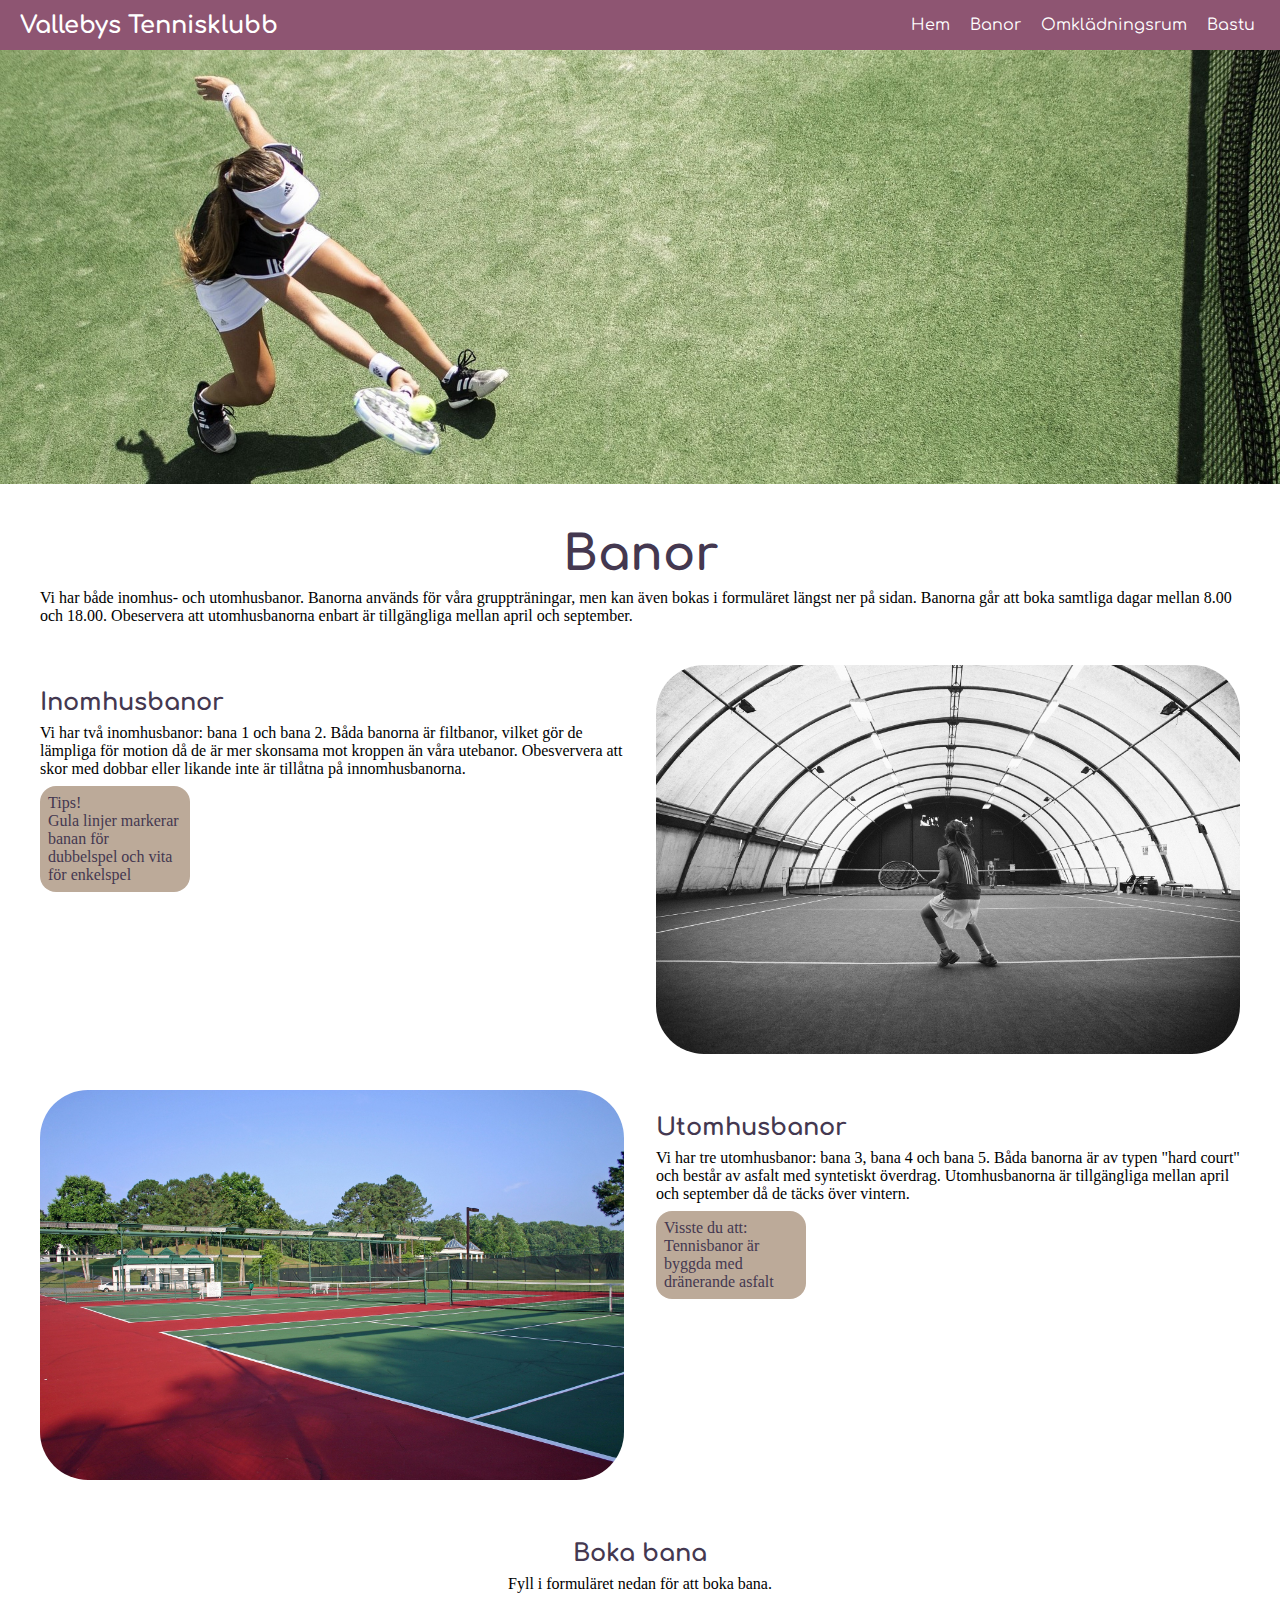
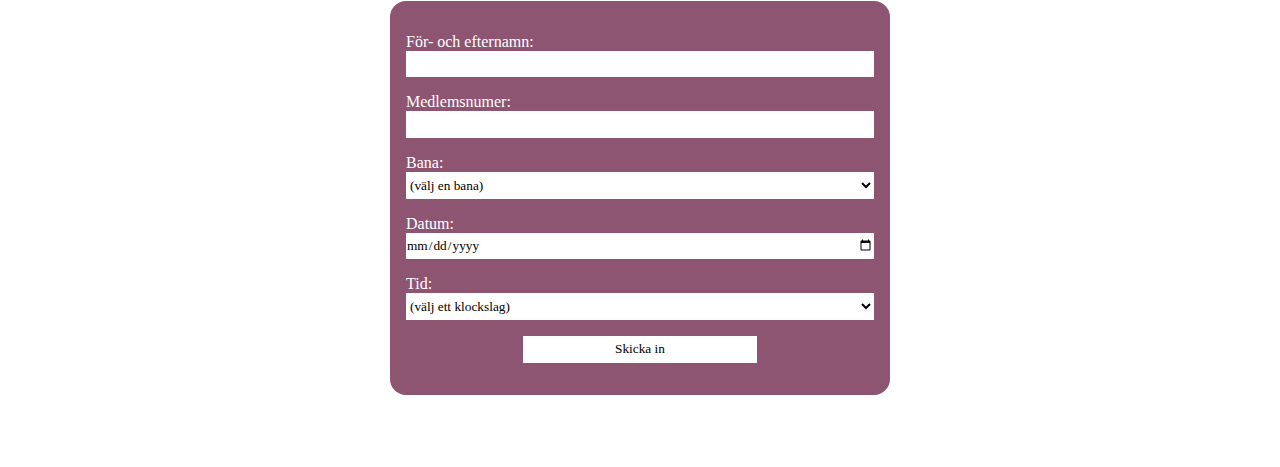
==== banor.html @ 147f6500 "Fungerande meny och layout" ====
<!DOCTYPE html>
<html>
  <head lang="sv">
    <title>Banor</title>
    <meta charset="UTF-8" />
    <link rel="stylesheet" href="tennisStyle.css" />
    <link
      rel="stylesheet"
      href="https://fonts.googleapis.com/css?family=Comfortaa"
    />
    <meta name="viewport" content="width=device-width, intial-scale=1.0" />
    <script src="tennisScript.js"></script>
  </head>
  <body>
    <header>
      <div id="brand">
        <a href="index.html" class="medium-font">Vallebys Tennisklubb</a>
      </div>
      <nav>
        <ul class="menu">
          <li class="active"><a href="index.html" class="menu">Hem</a></li>
          <li><a href="banor.html" class="menu">Banor</a></li>
          <li><a href="omkl.html" class="menu">Omklädningsrum</a></li>
          <li><a href="bastu.html" class="menu">Bastu</a></li>
        </ul>
      </nav>
      <div id="hamburger-icon" onclick="toggleMobileMenu(this)">
        <div class="bar1"></div>
        <div class="bar2"></div>
        <div class="bar3"></div>
        <ul class="mobile-menu">
          <li class="active"><a href="index.html" class="menu">Hem</a></li>
          <li><a href="banor.html" class="menu">Banor</a></li>
          <li><a href="omkl.html" class="menu">Omklädningsrum</a></li>
          <li><a href="bastu.html" class="menu">Bastu</a></li>
        </ul>
      </div>
    </header>
    <main>
      <img
        src="pictures/tennis-bana.jpg"
        alt="Foto taget uppifrån: Kvinna som slår till en tennisboll på en grön tennisplan"
        width="100%"
        height="auto"
      />
      <article class="grid-container">
        <section class="grid-span-two">
          <h1 class="align-center big-font">Banor</h1>
          <p>
            Vi har både inomhus- och utomhusbanor. Banorna används för våra
            gruppträningar, men kan även bokas i formuläret längst ner på sidan.
            Banorna går att boka samtliga dagar mellan 8.00 och 18.00.
            Obeservera att utomhusbanorna enbart är tillgängliga mellan april
            och september.
          </p>
        </section>
        <div class="grid-col-right grid-row-two">
          <img
            src="pictures/tennis-bana-inne.jpg"
            alt="Svartvit bild, ung tjej spelar tennis i en byggnad med bågformat tak"
            width="100%"
            class="round-corners"
          />
        </div>
        <section>
          <h2>Inomhusbanor</h2>
          <p>
            Vi har två inomhusbanor: bana 1 och bana 2. Båda banorna är
            filtbanor, vilket gör de lämpliga för motion då de är mer skonsama
            mot kroppen än våra utebanor. Obesververa att skor med dobbar eller
            likande inte är tillåtna på innomhusbanorna.
          </p>
          <p class="textbox">
            Tips!<br />
            Gula linjer markerar banan för dubbelspel och vita för enkelspel
          </p>
        </section>
        <div>
          <img
            src="pictures/tennis-bana-ute.jpg"
            alt="Flera tennisbanor utomhus"
            width="100%"
            class="round-corners"
          />
        </div>
        <section class="two-colum-grid">
          <h2>Utomhusbanor</h2>
          <p>
            Vi har tre utomhusbanor: bana 3, bana 4 och bana 5. Båda banorna är
            av typen "hard court" och består av asfalt med syntetiskt överdrag.
            Utomhusbanorna är tillgängliga mellan april och september då de
            täcks över vintern.
          </p>
          <p class="textbox">
            Visste du att:<br />
            Tennisbanor är byggda med dränerande asfalt
          </p>
        </section>

        <section class="grid-span-two">
          <h2 class="align-center">Boka bana</h2>
          <p class="align-center">Fyll i formuläret nedan för att boka bana.</p>
          <form class="coloredBackground" id="bokning-bana" name="bokning-bana">
            <label for="namn"
              >För- och efternamn:
              <input type="text" name="namn" id="namn" required
            /></label>
            <label for="medlemsnummer"
              >Medlemsnumer:
              <input
                type="number"
                name="medlemsnummer"
                id="medlemsnummer"
                min="1"
                max="100"
                required
            /></label>
            <label for="bana"
              >Bana:
              <select name="bana" id="bana" required>
                <option value="">(välj en bana)</option>
                <option value="1">Bana 1 (inomhus)</option>
                <option value="2">Bana 2 (inomhus)</option>
                <option value="3">Bana 3 (utomhus)</option>
                <option value="4">Bana 4 (utomhus)</option>
                <option value="5">Bana 5 (utomhus)</option>
              </select>
            </label>
            <label for="datum"
              >Datum: <input type="date" name="datum" id="datum" required
            /></label>
            <label for="tid"
              >Tid:
              <select name="tid" id="tid" required>
                <option value="">(välj ett klockslag)</option>
                <option value="8.00">8.00-10.00</option>
                <option value="10.00">10.00-12.00</option>
                <option value="12.00">12.00-14.00</option>
                <option value="14.00">14.00-16.00</option>
                <option value="16.00">16.00-18.00</option>
              </select>
            </label>
            <input type="submit" value="Skicka in" />
          </form>
        </section>
      </article>
    </main>
  </body>
</html>
---- tennisStyle.css ----
:root {
  --englishViolet: #443850;
  --grullo: #bcaa99;
  --sugarPlum: #8e5572;
  --darkSugarPlum: #73455d;
}
* {
  padding: 0;
  margin: 0;
  box-sizing: border-box;
}
body {
  font-family: Verdana;
}

h1,
h2 {
  color: var(--englishViolet);
  font-family: Comfortaa, sans-serif;
  margin-top: 1em;
}

p {
  margin-bottom: 0.5em;
  margin-top: 0.5em;
}

h1 {
  font-weight: bold;
}

a {
  color: var(--sugarPlum);
  text-decoration: none;
}

.coloredBackground {
  background-color: var(--sugarPlum);
  padding: 1em;
  color: white;
  border-radius: 1em;
}

.textbox {
  background-color: var(--grullo);
  color: var(--englishViolet);
  padding: 0.5em;
  width: 25%;
  min-width: 150px;
  max-width: 500px;
  border-radius: 1em;
}

blockquote {
  text-align: left;
  width: 70%;
  min-width: 150px;
  max-width: 500px;
}

.round-corners {
  border-radius: 3rem;
}

.align-center {
  text-align: center;
}

.big-font {
  font-size: 3em;
  margin: 0;
}

.special-font {
  font-family: Comfortaa, sans-serif;
}

.medium-font {
  font-size: 1.5em;
}

@media (max-width: 30em) {
  h1,
  .big-font {
    font-size: 10vw;
  }

  h2 {
    font-size: 7vw;
  }

  blockquote.medium-font {
    font-size: 6vw;
  }
  a.medium-font {
    font-size: 6vw;
  }

  p {
    font-size: 5vw;
  }

  blockquote {
    font-size: 5vw;
    width: 100%;
  }
}

/*Grid*/
.grid-container {
  display: grid;
  margin: 1rem;
  gap: 2rem;
  align-items: top;
  align-content: top;
}

.grid-row-one {
  grid-row-start: 1;
}

.grid-row-span-two {
  grid-row: span 2;
}

.grid-row-span-three {
  grid-row: span 3;
}
@media (min-width: 50em) {
  .grid-container {
    grid-template-columns: 1fr 1fr;
    margin: 2.5rem;
  }
  .grid-col-right {
    grid-column-start: 2;
  }
  .grid-row-two {
    grid-row-start: 2;
  }
  .grid-span-two {
    grid-column: span 2;
  }
}

/*Meny*/

header a {
  text-decoration: none;
  font-family: Comfortaa, sans-serif;
}

header {
  padding: 0 20px;
  background-color: var(--sugarPlum);
  height: 50px;
  display: flex;
  justify-content: space-between;
}

ul li {
  padding: 5px;
  margin-left: 10px;
}
ul a {
  color: white;
}
ul {
  list-style: none;
  height: 100%;
  display: flex;
  align-items: center;
  justify-content: space-around;
}

ul li:hover {
  transform: scale(1.1);
  transition: 0.3s;
}

#brand {
  font-weight: bold;
  display: flex;
  align-items: center;
}

#brand a {
  color: white;
}

/*Meny för mobil*/
#hamburger-icon {
  margin: auto 0;
  display: none;
  cursor: pointer;
}

#hamburger-icon div {
  width: 35px;
  height: 3px;
  background-color: white;
  margin: 6px 0;
  transition: 0.4s;
}

.open .bar1 {
  -webkit-transform: rotate(-45deg) translate(-6px, 6px);
  transform: rotate(-45deg) translate(-6px, 6px);
}

.open .bar2 {
  opacity: 0;
}

.open .bar3 {
  -webkit-transform: rotate(45deg) translate(-6px, -8px);
  transform: rotate(45deg) translate(-6px, -8px);
}

.open .mobile-menu {
  display: flex;
  flex-direction: column;
  align-items: center;
  justify-content: flex-start;
}

.mobile-menu {
  display: none;
  position: absolute;
  top: 50px;
  left: 0;
  height: calc(100vh-50px);
  width: 100%;
  background-color: var(--darkSugarPlum);
}

@media (max-width: 40em) {
  header nav {
    display: none;
  }

  #hamburger-icon {
    display: block;
  }
}
/*Formulär*/
form {
  margin: 0 auto 2em;
  max-width: 500px;
  min-width: 200px;
}
fieldset {
  border: none;
}

label {
  display: block;
  margin: 1em 0;
}

input,
select {
  width: 100%;
  background-color: white;
  font-family: Verdana;
  border: none;
  box-sizing: border-box;
  min-height: 2em;
}

input[type="submit"] {
  display: block;
  margin: 1rem auto;
  width: 50%;
  min-height: 2em;
}

.inline {
  vertical-align: middle;
  margin: 0 0.5em 0 0;
  width: unset;
}
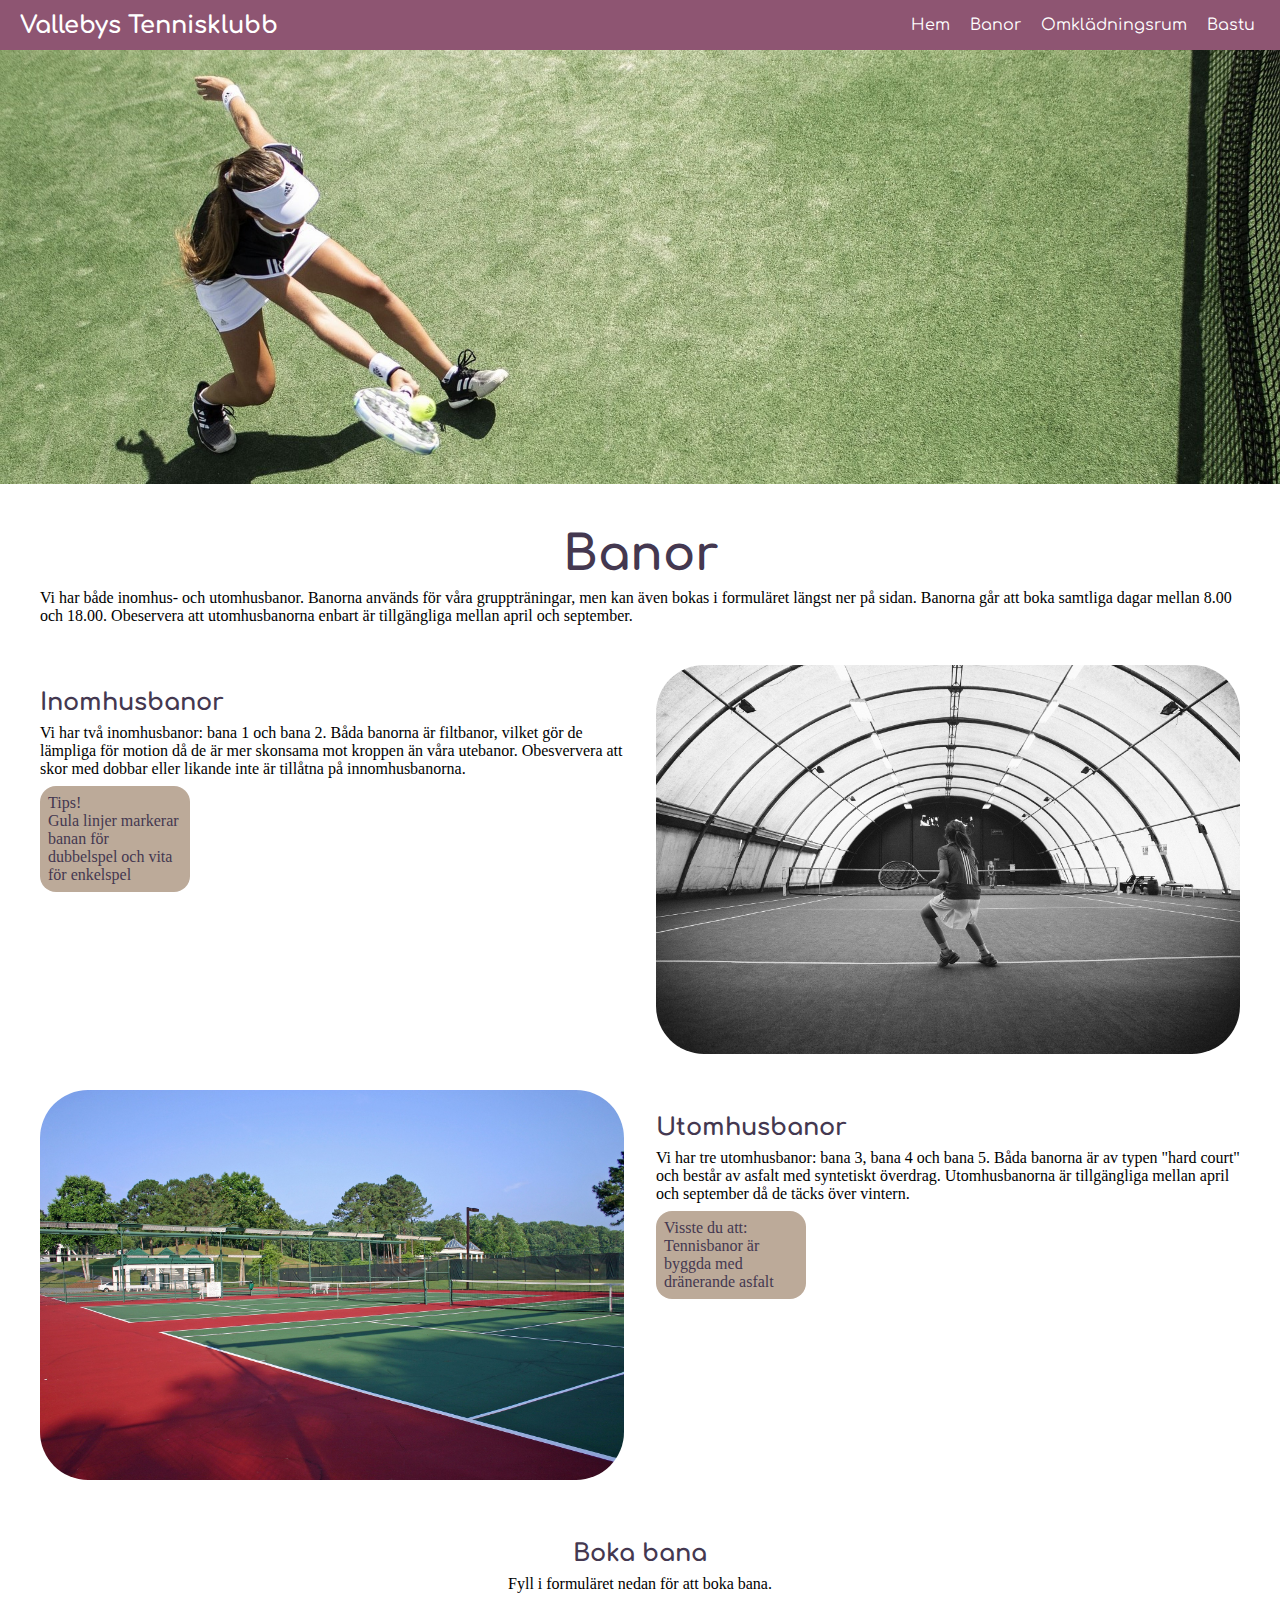
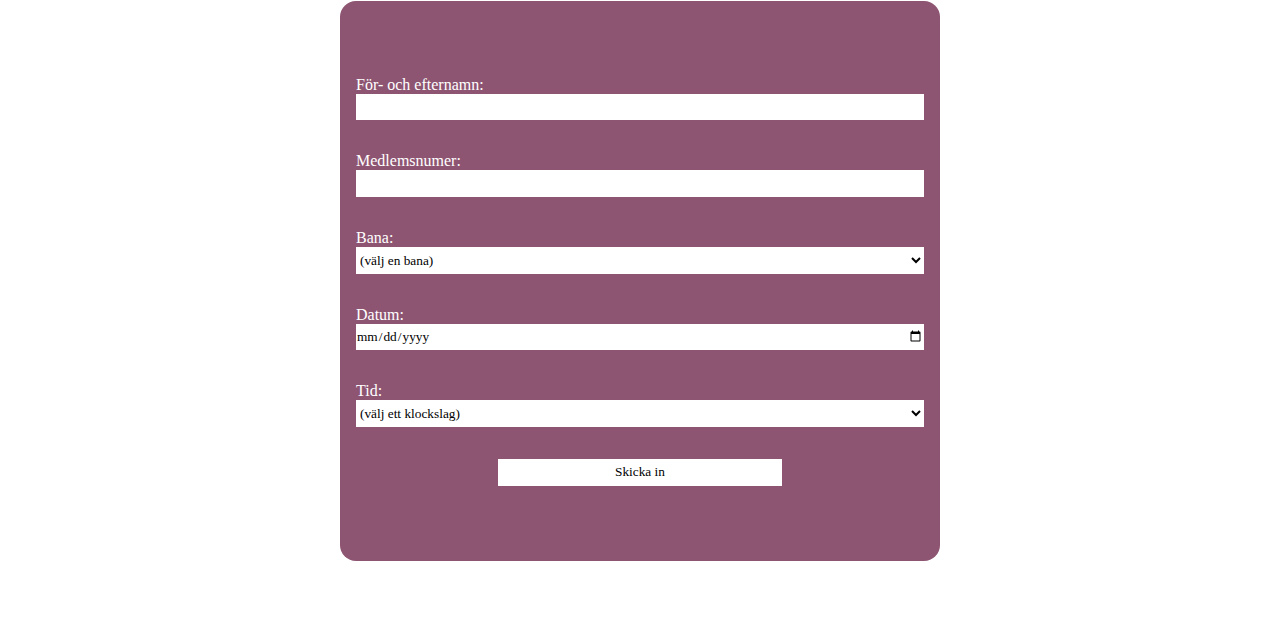
==== commit 40998548: "Max- och minvärde för datuminput" ====
--- a/banor.html
+++ b/banor.html
@@ -9,12 +9,11 @@
       href="https://fonts.googleapis.com/css?family=Comfortaa"
     />
     <meta name="viewport" content="width=device-width, intial-scale=1.0" />
-    <script src="tennisScript.js"></script>
   </head>
   <body>
     <header>
       <div id="brand">
-        <a href="index.html" class="medium-font">Vallebys Tennisklubb</a>
+        <a href="index.html" class="medium-font menu">Vallebys Tennisklubb</a>
       </div>
       <nav>
         <ul class="menu">
@@ -127,7 +126,14 @@
               </select>
             </label>
             <label for="datum"
-              >Datum: <input type="date" name="datum" id="datum" required
+              >Datum:
+              <input
+                type="date"
+                name="datum"
+                id="datum"
+                min="2022-10-18"
+                max="2022-11-18"
+                required
             /></label>
             <label for="tid"
               >Tid:
@@ -145,5 +151,6 @@
         </section>
       </article>
     </main>
+    <script src="tennisScript.js"></script>
   </body>
 </html>
--- a/tennisStyle.css
+++ b/tennisStyle.css
@@ -32,6 +32,9 @@
 a {
   color: var(--sugarPlum);
   text-decoration: none;
+}
+a:hover:not(.menu) {
+  text-decoration: underline;
 }
 
 .coloredBackground {
@@ -112,7 +115,7 @@
   margin: 1rem;
   gap: 2rem;
   align-items: top;
-  align-content: top;
+  max-width: 90em;
 }
 
 .grid-row-one {
@@ -126,10 +129,12 @@
 .grid-row-span-three {
   grid-row: span 3;
 }
+
 @media (min-width: 50em) {
   .grid-container {
     grid-template-columns: 1fr 1fr;
-    margin: 2.5rem;
+    padding: 2.5em;
+    margin: auto;
   }
   .grid-col-right {
     grid-column-start: 2;
@@ -143,7 +148,6 @@
 }
 
 /*Meny*/
-
 header a {
   text-decoration: none;
   font-family: Comfortaa, sans-serif;
@@ -242,12 +246,24 @@
     display: block;
   }
 }
+
 /*Formulär*/
 form {
   margin: 0 auto 2em;
-  max-width: 500px;
   min-width: 200px;
-}
+  width: 100%;
+}
+@media (min-width: 40em) {
+  form {
+    width: 50%;
+    min-width: 350px;
+    height: 35em;
+    display: flex;
+    flex-direction: column;
+    justify-content: center;
+  }
+}
+
 fieldset {
   border: none;
 }
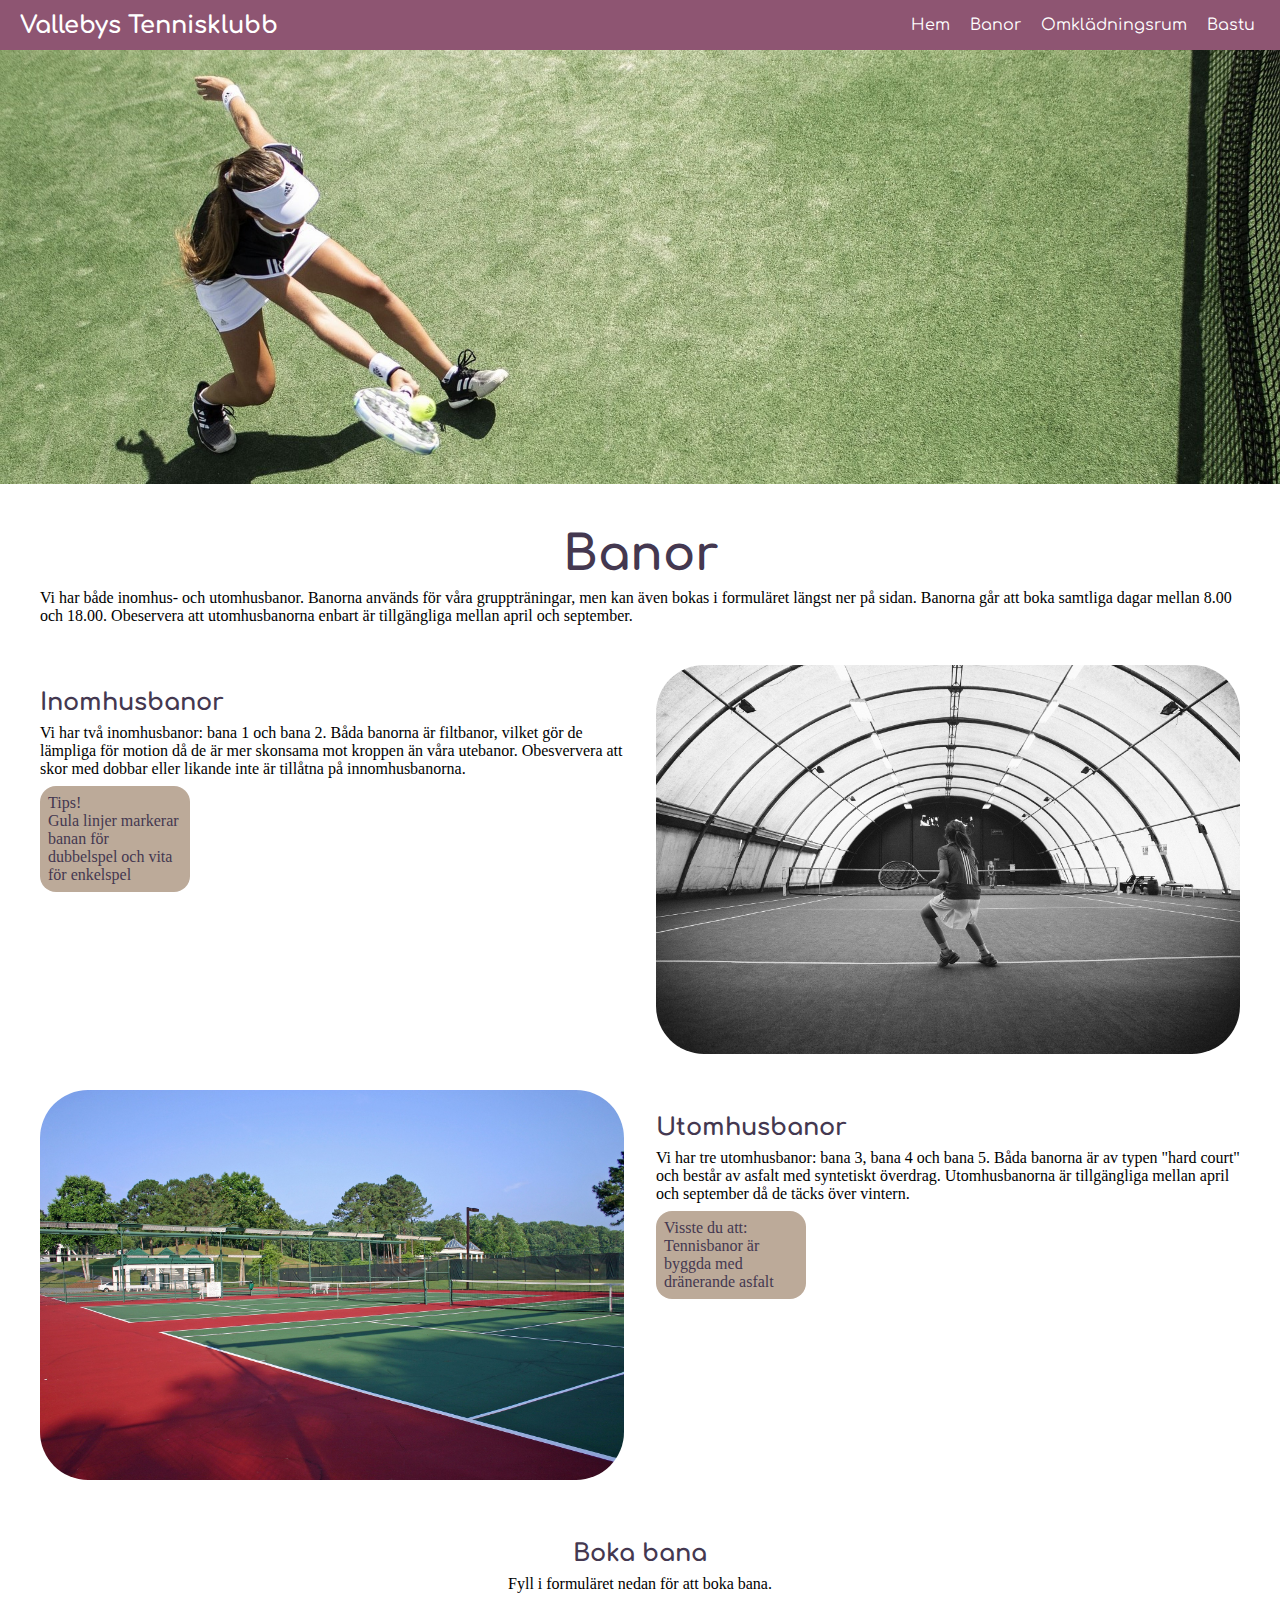
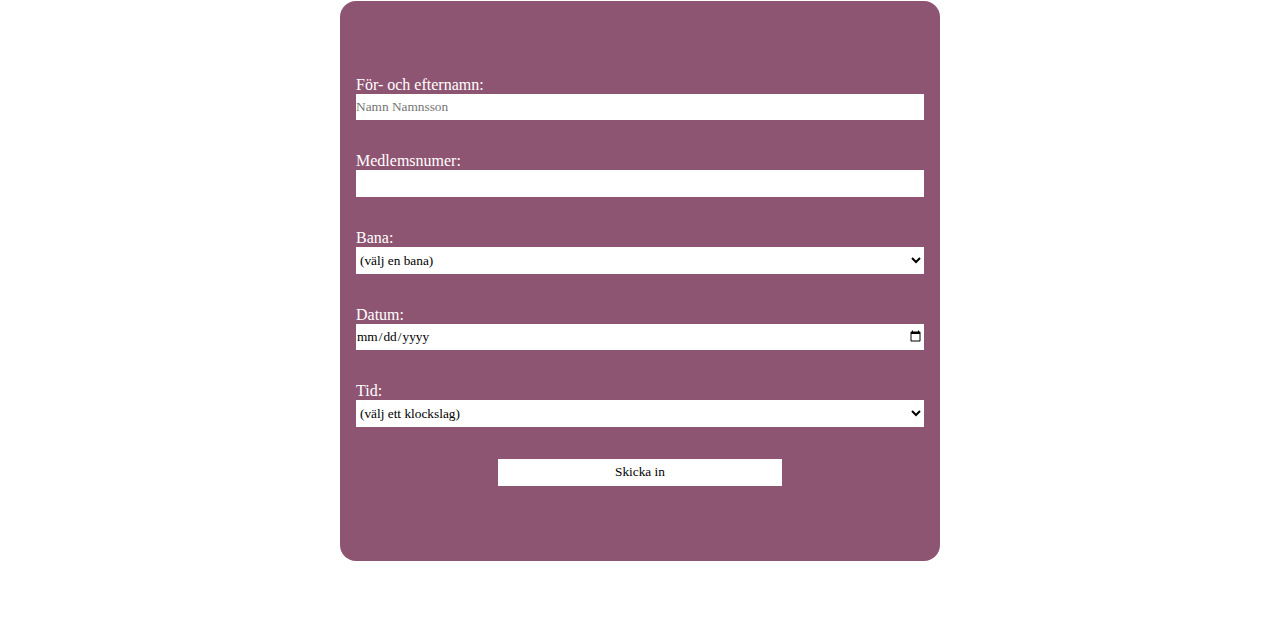
==== commit e8822f6b: "Sticky meny och krav på mellanslag namn" ====
--- a/banor.html
+++ b/banor.html
@@ -102,7 +102,13 @@
           <form class="coloredBackground" id="bokning-bana" name="bokning-bana">
             <label for="namn"
               >För- och efternamn:
-              <input type="text" name="namn" id="namn" required
+              <input
+                type="text"
+                name="namn"
+                id="namn"
+                pattern="[a-öA-Ö{1, }]+[\s]+[a-öA-Ö{1, }]+.{0,}"
+                placeholder="Namn Namnsson"
+                required
             /></label>
             <label for="medlemsnummer"
               >Medlemsnumer:
--- a/tennisStyle.css
+++ b/tennisStyle.css
@@ -159,6 +159,9 @@
   height: 50px;
   display: flex;
   justify-content: space-between;
+  position: sticky;
+  top: 0;
+  width: 100vw;
 }
 
 ul li {
@@ -229,7 +232,7 @@
 
 .mobile-menu {
   display: none;
-  position: absolute;
+  position: fixed;
   top: 50px;
   left: 0;
   height: calc(100vh-50px);
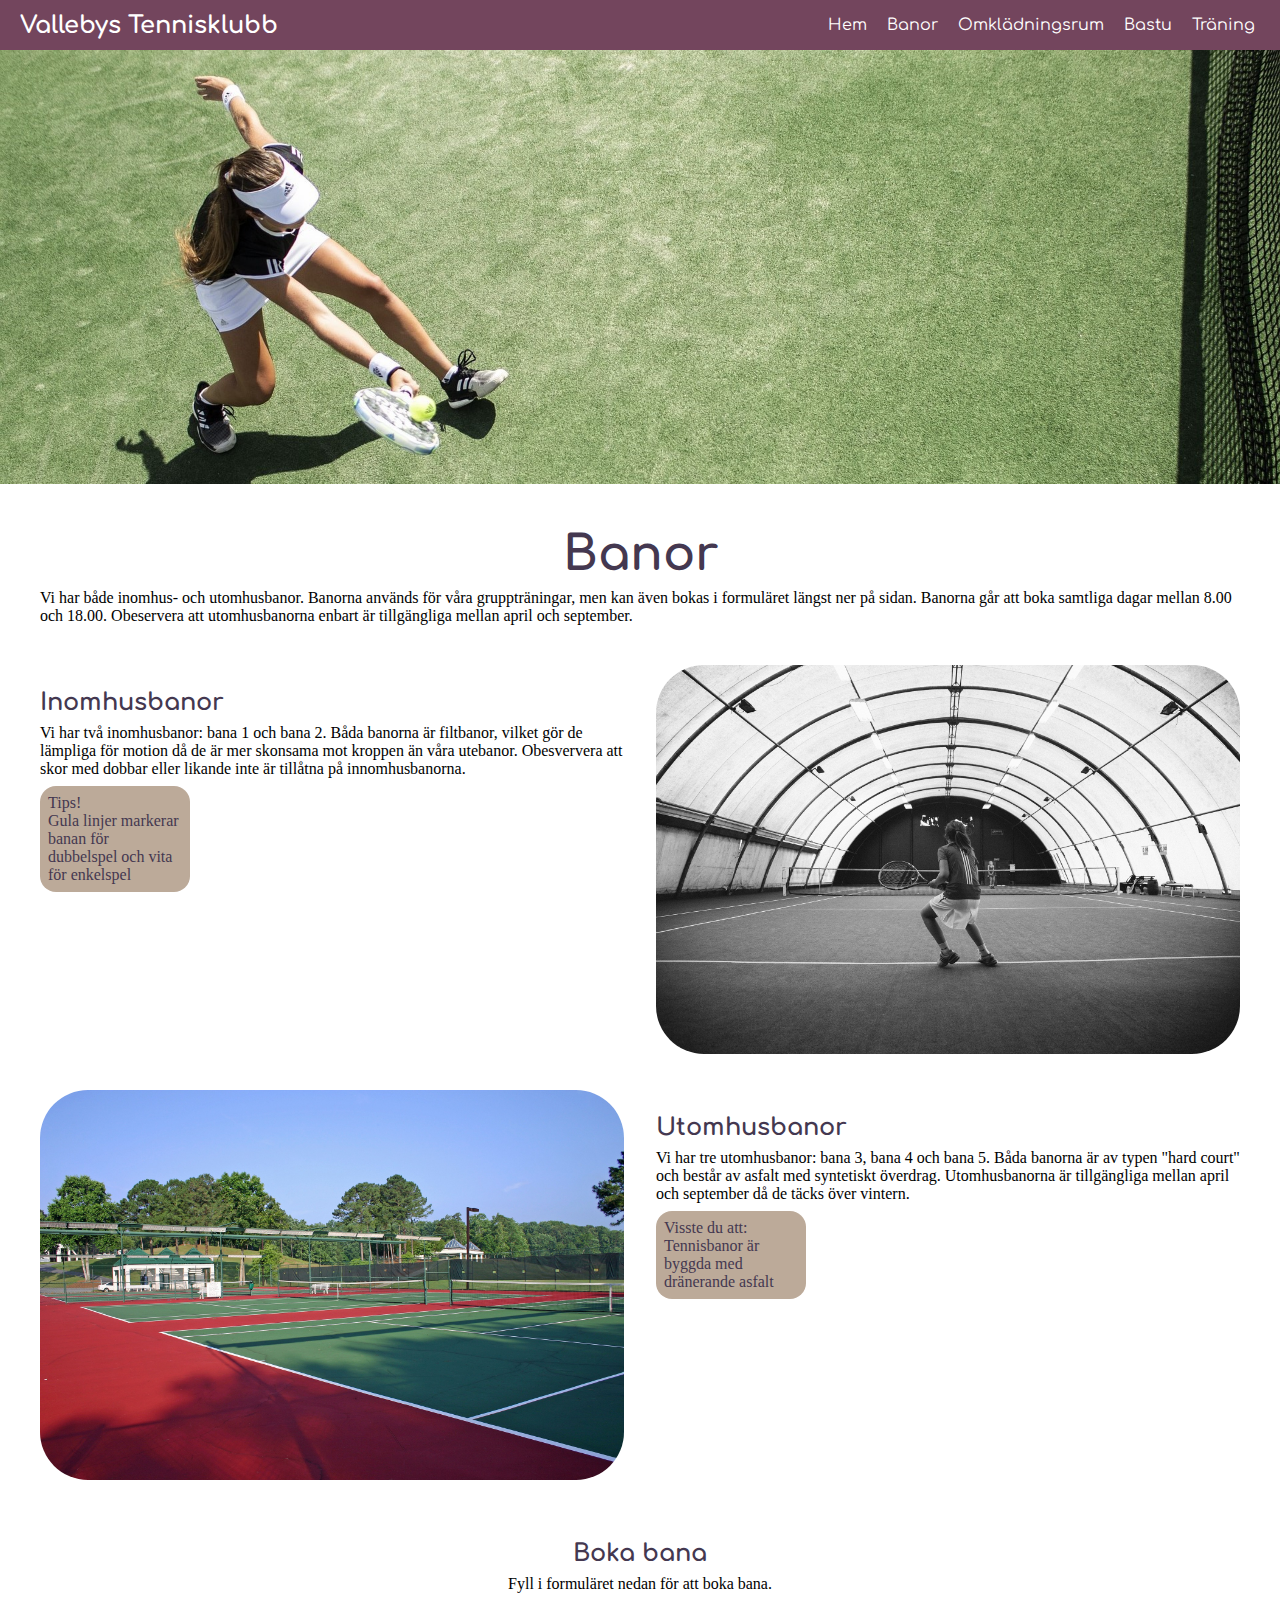
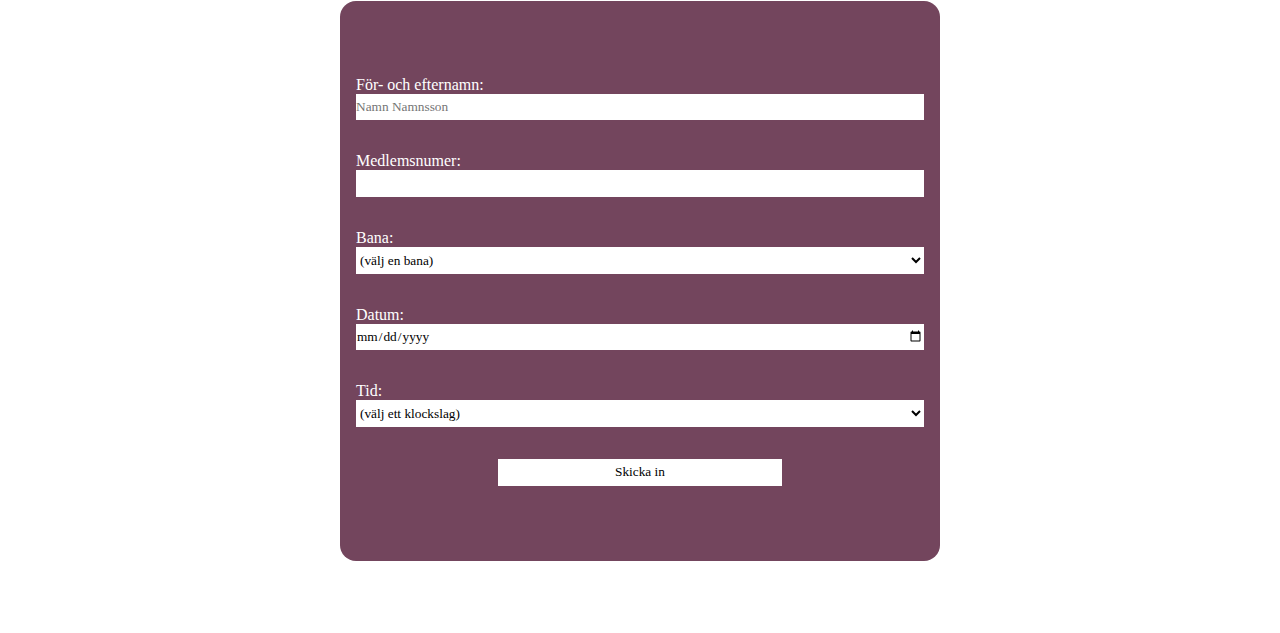
==== commit f2f63301: "bättre kontrast, början på react träningssida" ====
--- a/banor.html
+++ b/banor.html
@@ -21,6 +21,7 @@
           <li><a href="banor.html" class="menu">Banor</a></li>
           <li><a href="omkl.html" class="menu">Omklädningsrum</a></li>
           <li><a href="bastu.html" class="menu">Bastu</a></li>
+          <li><a href="traning.html" class="menu">Träning</a></li>
         </ul>
       </nav>
       <div id="hamburger-icon" onclick="toggleMobileMenu(this)">
@@ -32,6 +33,7 @@
           <li><a href="banor.html" class="menu">Banor</a></li>
           <li><a href="omkl.html" class="menu">Omklädningsrum</a></li>
           <li><a href="bastu.html" class="menu">Bastu</a></li>
+          <li><a href="traning.html" class="menu">Träning</a></li>
         </ul>
       </div>
     </header>
--- a/tennisStyle.css
+++ b/tennisStyle.css
@@ -1,8 +1,8 @@
 :root {
   --englishViolet: #443850;
   --grullo: #bcaa99;
-  --sugarPlum: #8e5572;
-  --darkSugarPlum: #73455d;
+  --sugarPlum: #73455d;
+  --darkSugarPlum: #6d4258;
 }
 * {
   padding: 0;
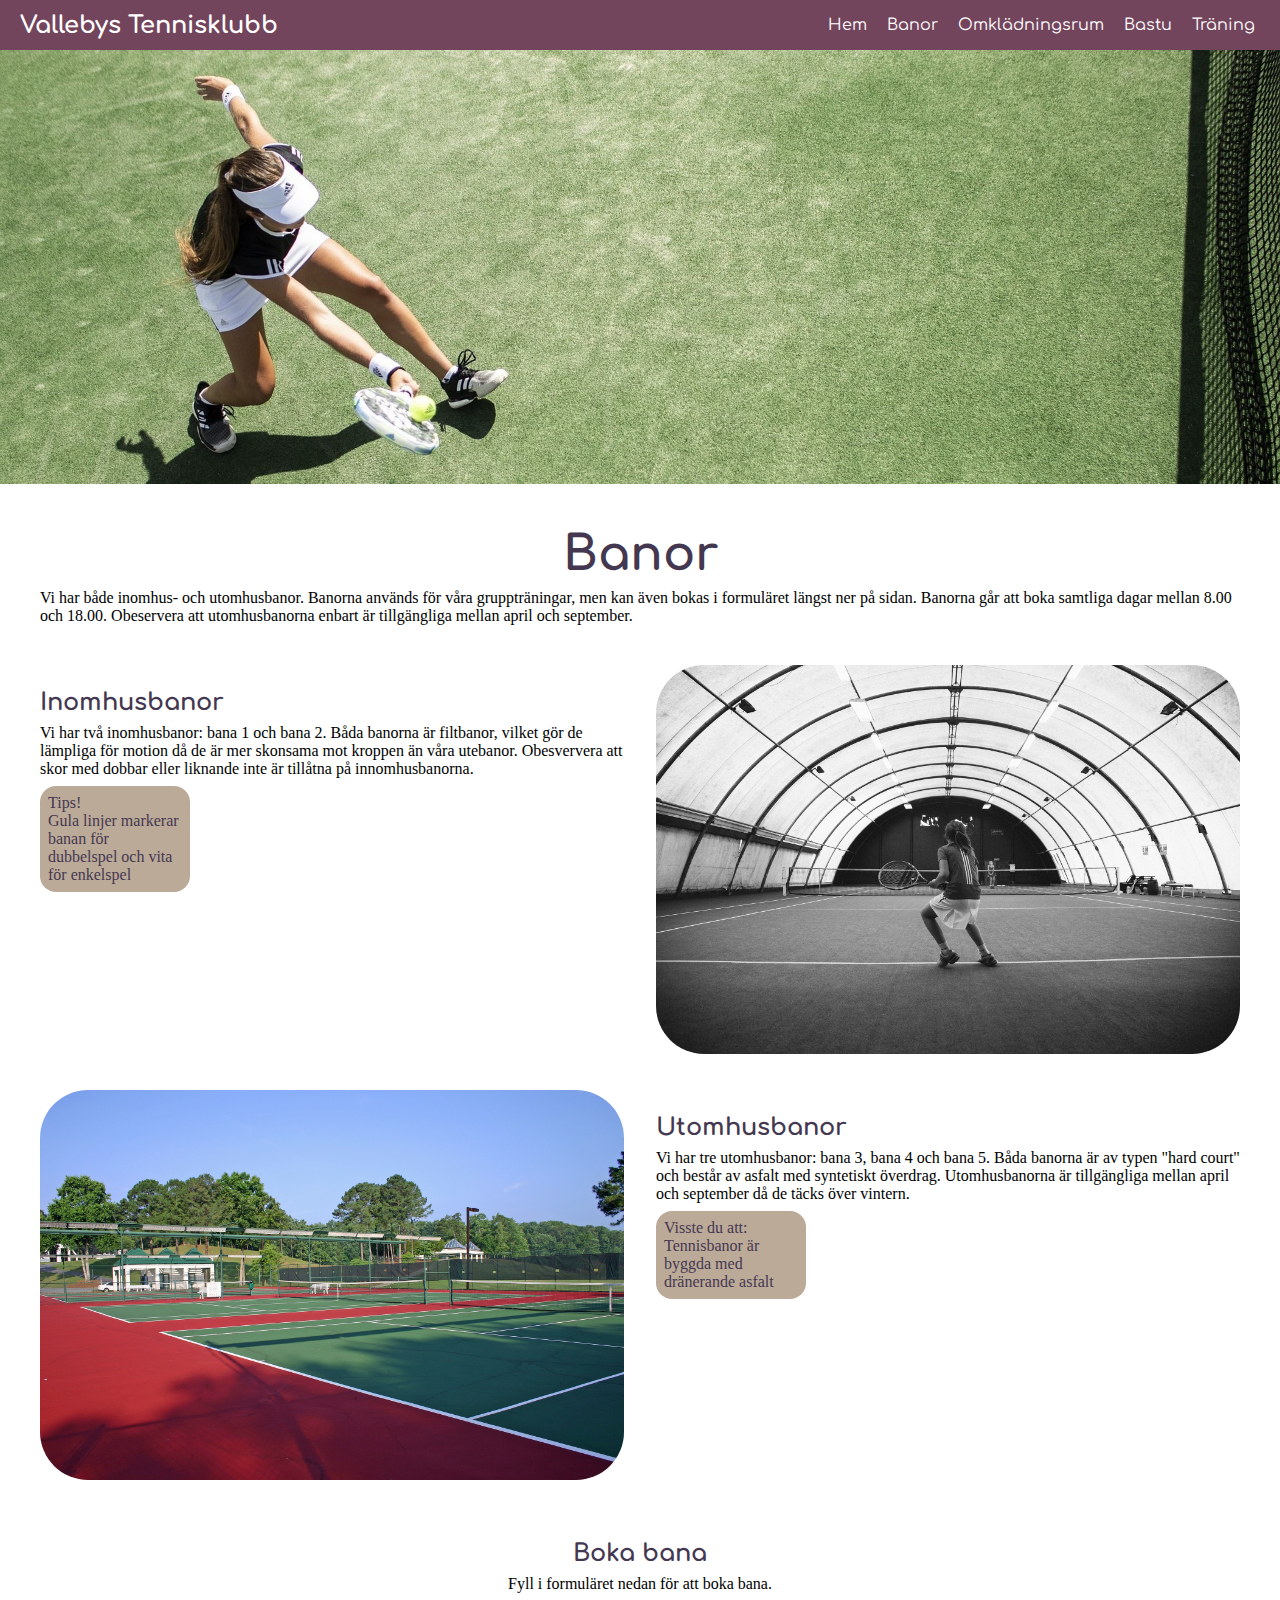
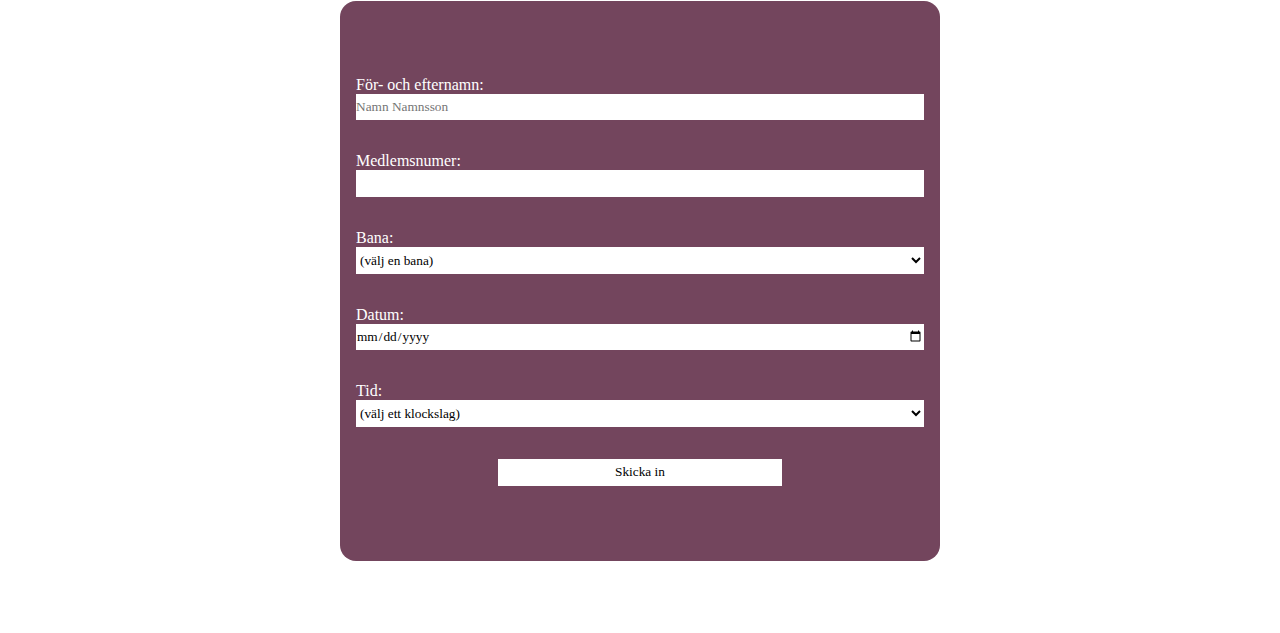
==== commit f79d0192: "tillgänglighet" ====
--- a/banor.html
+++ b/banor.html
@@ -1,6 +1,6 @@
 <!DOCTYPE html>
-<html>
-  <head lang="sv">
+<html lang="sv">
+  <head>
     <title>Banor</title>
     <meta charset="UTF-8" />
     <link rel="stylesheet" href="tennisStyle.css" />
@@ -41,12 +41,10 @@
       <img
         src="pictures/tennis-bana.jpg"
         alt="Foto taget uppifrån: Kvinna som slår till en tennisboll på en grön tennisplan"
-        width="100%"
-        height="auto"
       />
       <article class="grid-container">
         <section class="grid-span-two">
-          <h1 class="align-center big-font">Banor</h1>
+          <h1 class="align-center big-font colored-text">Banor</h1>
           <p>
             Vi har både inomhus- och utomhusbanor. Banorna används för våra
             gruppträningar, men kan även bokas i formuläret längst ner på sidan.
@@ -59,17 +57,16 @@
           <img
             src="pictures/tennis-bana-inne.jpg"
             alt="Svartvit bild, ung tjej spelar tennis i en byggnad med bågformat tak"
-            width="100%"
             class="round-corners"
           />
         </div>
         <section>
-          <h2>Inomhusbanor</h2>
+          <h2 class="colored-text">Inomhusbanor</h2>
           <p>
             Vi har två inomhusbanor: bana 1 och bana 2. Båda banorna är
             filtbanor, vilket gör de lämpliga för motion då de är mer skonsama
             mot kroppen än våra utebanor. Obesververa att skor med dobbar eller
-            likande inte är tillåtna på innomhusbanorna.
+            liknande inte är tillåtna på innomhusbanorna.
           </p>
           <p class="textbox">
             Tips!<br />
@@ -80,12 +77,11 @@
           <img
             src="pictures/tennis-bana-ute.jpg"
             alt="Flera tennisbanor utomhus"
-            width="100%"
             class="round-corners"
           />
         </div>
         <section class="two-colum-grid">
-          <h2>Utomhusbanor</h2>
+          <h2 class="colored-text">Utomhusbanor</h2>
           <p>
             Vi har tre utomhusbanor: bana 3, bana 4 och bana 5. Båda banorna är
             av typen "hard court" och består av asfalt med syntetiskt överdrag.
@@ -99,7 +95,7 @@
         </section>
 
         <section class="grid-span-two">
-          <h2 class="align-center">Boka bana</h2>
+          <h2 class="align-center colored-text">Boka bana</h2>
           <p class="align-center">Fyll i formuläret nedan för att boka bana.</p>
           <form class="coloredBackground" id="bokning-bana" name="bokning-bana">
             <label for="namn"
--- a/tennisStyle.css
+++ b/tennisStyle.css
@@ -1,9 +1,22 @@
+/*
+Färgvariabler
+Allmän CSS + allmänna klasser för stil
+Allämn CSS + allmänna klasser för stil för små skärmar
+Grid
+Grid för stora skärmar
+Meny
+Meny för små skärmar
+Formmlär
+Träningsinformation
+*/
+
 :root {
   --englishViolet: #443850;
   --grullo: #bcaa99;
   --sugarPlum: #73455d;
   --darkSugarPlum: #6d4258;
 }
+
 * {
   padding: 0;
   margin: 0;
@@ -13,52 +26,63 @@
   font-family: Verdana;
 }
 
+img {
+  width: 100%;
+}
+
 h1,
 h2 {
-  color: var(--englishViolet);
+  margin-top: 1em;
   font-family: Comfortaa, sans-serif;
-  margin-top: 1em;
-}
-
+}
+h1 {
+  font-weight: bold;
+}
 p {
   margin-bottom: 0.5em;
   margin-top: 0.5em;
 }
 
-h1 {
-  font-weight: bold;
-}
-
 a {
   color: var(--sugarPlum);
   text-decoration: none;
 }
+
 a:hover:not(.menu) {
   text-decoration: underline;
 }
 
+blockquote {
+  text-align: left;
+
+  width: 70%;
+  min-width: 150px;
+  max-width: 500px;
+}
+
+/*Allmänna klasser för stil*/
+.colored-text {
+  color: var(--englishViolet);
+}
+
 .coloredBackground {
-  background-color: var(--sugarPlum);
   padding: 1em;
-  color: white;
   border-radius: 1em;
+
+  background-color: var(--sugarPlum);
+  color: white;
 }
 
 .textbox {
-  background-color: var(--grullo);
-  color: var(--englishViolet);
-  padding: 0.5em;
   width: 25%;
   min-width: 150px;
   max-width: 500px;
+
+  padding: 0.5em;
   border-radius: 1em;
-}
-
-blockquote {
-  text-align: left;
-  width: 70%;
-  min-width: 150px;
-  max-width: 500px;
+
+  background-color: var(--grullo);
+  color: var(--englishViolet);
 }
 
 .round-corners {
@@ -70,8 +94,8 @@
 }
 
 .big-font {
+  margin: 0;
   font-size: 3em;
-  margin: 0;
 }
 
 .special-font {
@@ -80,6 +104,10 @@
 
 .medium-font {
   font-size: 1.5em;
+}
+
+.margin {
+  margin: 1rem;
 }
 
 @media (max-width: 30em) {
@@ -92,30 +120,39 @@
     font-size: 7vw;
   }
 
+  p {
+    font-size: 5vw;
+  }
+
+  blockquote {
+    width: 100%;
+
+    font-size: 5vw;
+  }
+
   blockquote.medium-font {
     font-size: 6vw;
   }
   a.medium-font {
     font-size: 6vw;
   }
-
-  p {
-    font-size: 5vw;
-  }
-
-  blockquote {
-    font-size: 5vw;
-    width: 100%;
-  }
 }
 
 /*Grid*/
+.another-grid {
+  align-items: top;
+
+  display: grid;
+  max-width: 90em;
+}
 .grid-container {
+  align-items: top;
+
   display: grid;
+  max-width: 90em;
+
+  gap: 2rem;
   margin: 1rem;
-  gap: 2rem;
-  align-items: top;
-  max-width: 90em;
 }
 
 .grid-row-one {
@@ -131,6 +168,10 @@
 }
 
 @media (min-width: 50em) {
+  .another-grid {
+    padding: 2.5em;
+    margin: auto;
+  }
   .grid-container {
     grid-template-columns: 1fr 1fr;
     padding: 2.5em;
@@ -154,14 +195,17 @@
 }
 
 header {
-  padding: 0 20px;
-  background-color: var(--sugarPlum);
-  height: 50px;
+  position: sticky;
+  top: 0;
+
   display: flex;
   justify-content: space-between;
-  position: sticky;
-  top: 0;
-  width: 100vw;
+
+  height: 50px;
+
+  padding: 0 20px;
+
+  background-color: var(--sugarPlum);
 }
 
 ul li {
@@ -172,11 +216,13 @@
   color: white;
 }
 ul {
-  list-style: none;
-  height: 100%;
   display: flex;
   align-items: center;
   justify-content: space-around;
+
+  height: 100%;
+
+  list-style: none;
 }
 
 ul li:hover {
@@ -185,9 +231,9 @@
 }
 
 #brand {
-  font-weight: bold;
   display: flex;
   align-items: center;
+  font-weight: bold;
 }
 
 #brand a {
@@ -196,16 +242,21 @@
 
 /*Meny för mobil*/
 #hamburger-icon {
+  display: none;
+
   margin: auto 0;
-  display: none;
+
   cursor: pointer;
 }
 
 #hamburger-icon div {
   width: 35px;
   height: 3px;
+
+  margin: 6px 0;
+
   background-color: white;
-  margin: 6px 0;
+
   transition: 0.4s;
 }
 
@@ -226,17 +277,20 @@
 .open .mobile-menu {
   display: flex;
   flex-direction: column;
+  justify-content: flex-start;
   align-items: center;
-  justify-content: flex-start;
 }
 
 .mobile-menu {
   display: none;
   position: fixed;
+
+  left: 0;
   top: 50px;
-  left: 0;
+
   height: calc(100vh-50px);
   width: 100%;
+
   background-color: var(--darkSugarPlum);
 }
 
@@ -252,18 +306,19 @@
 
 /*Formulär*/
 form {
+  width: 100%;
+  min-width: 200px;
   margin: 0 auto 2em;
-  min-width: 200px;
-  width: 100%;
 }
 @media (min-width: 40em) {
   form {
+    display: flex;
+    flex-direction: column;
+    justify-content: center;
+
     width: 50%;
     min-width: 350px;
     height: 35em;
-    display: flex;
-    flex-direction: column;
-    justify-content: center;
   }
 }
 
@@ -273,28 +328,121 @@
 
 label {
   display: block;
+
   margin: 1em 0;
 }
 
 input,
 select {
   width: 100%;
+  min-height: 2em;
+  border: none;
+
   background-color: white;
+
   font-family: Verdana;
-  border: none;
-  box-sizing: border-box;
-  min-height: 2em;
 }
 
 input[type="submit"] {
   display: block;
-  margin: 1rem auto;
+
   width: 50%;
   min-height: 2em;
+
+  margin: 1rem auto;
 }
 
 .inline {
   vertical-align: middle;
+
+  width: unset;
+
   margin: 0 0.5em 0 0;
-  width: unset;
-}
+}
+
+/*Träningsinformation*/
+.workout-groups {
+  border-radius: 0.8rem;
+
+  background-color: var(--sugarPlum);
+  color: white;
+}
+button.heading {
+  text-align: left;
+  width: 100%;
+
+  border: none;
+  border-radius: 1rem;
+
+  padding-left: 1rem;
+
+  background-color: var(--sugarPlum);
+  color: white;
+}
+
+p.text {
+  width: 100%;
+
+  background-color: var(--sugarPlum);
+  color: white;
+
+  margin: 0;
+  padding: 0.5rem 1.5rem;
+  border-radius: 1rem;
+}
+
+.searchbar {
+  height: 2rem;
+
+  border: solid 2px var(--englishViolet);
+  border-radius: 0.5rem;
+}
+@media (min-width: 40em) {
+  .searchbar {
+    width: 50%;
+
+    margin: auto;
+  }
+}
+
+.screen-reader {
+  opacity: 0;
+  font-size: 0;
+}
+/*Kalender*/
+
+.calender {
+  display: grid;
+  gap: 1rem;
+
+  padding: 1rem;
+  margin: 1rem;
+  border-radius: 1rem;
+
+  background-color: var(--sugarPlum);
+  color: white;
+}
+
+.day {
+  padding: 1rem;
+  border: solid 2px var(--grullo);
+  border-radius: 1rem;
+}
+
+h3 {
+  font-family: Comfortaa, sans-serif;
+}
+
+h4 {
+  margin-top: 1rem;
+  margin-bottom: -0.5rem;
+
+  font-family: sans-serif;
+  font-weight: bold;
+}
+
+@media (min-width: 50em) {
+  .calender {
+    grid-template-columns: repeat(auto-fit, minmax(8rem, 1fr));
+  }
+}
